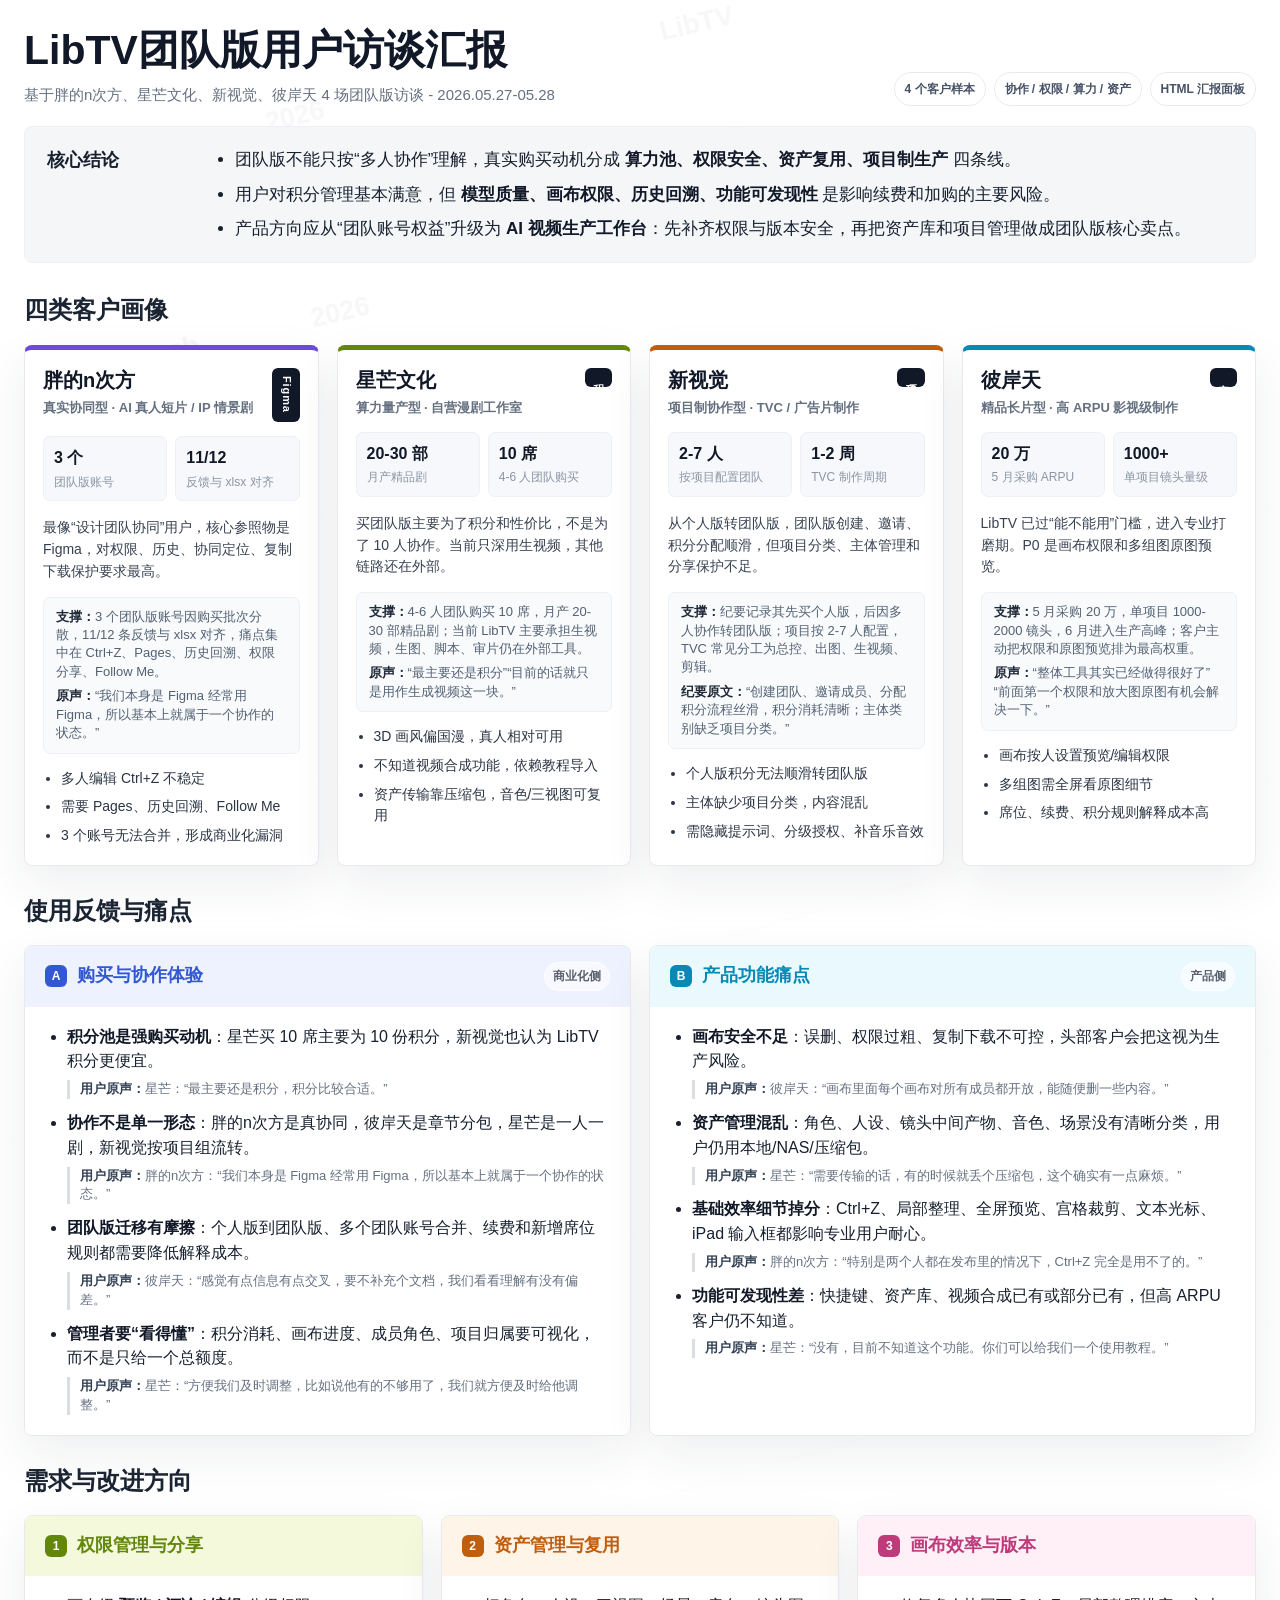
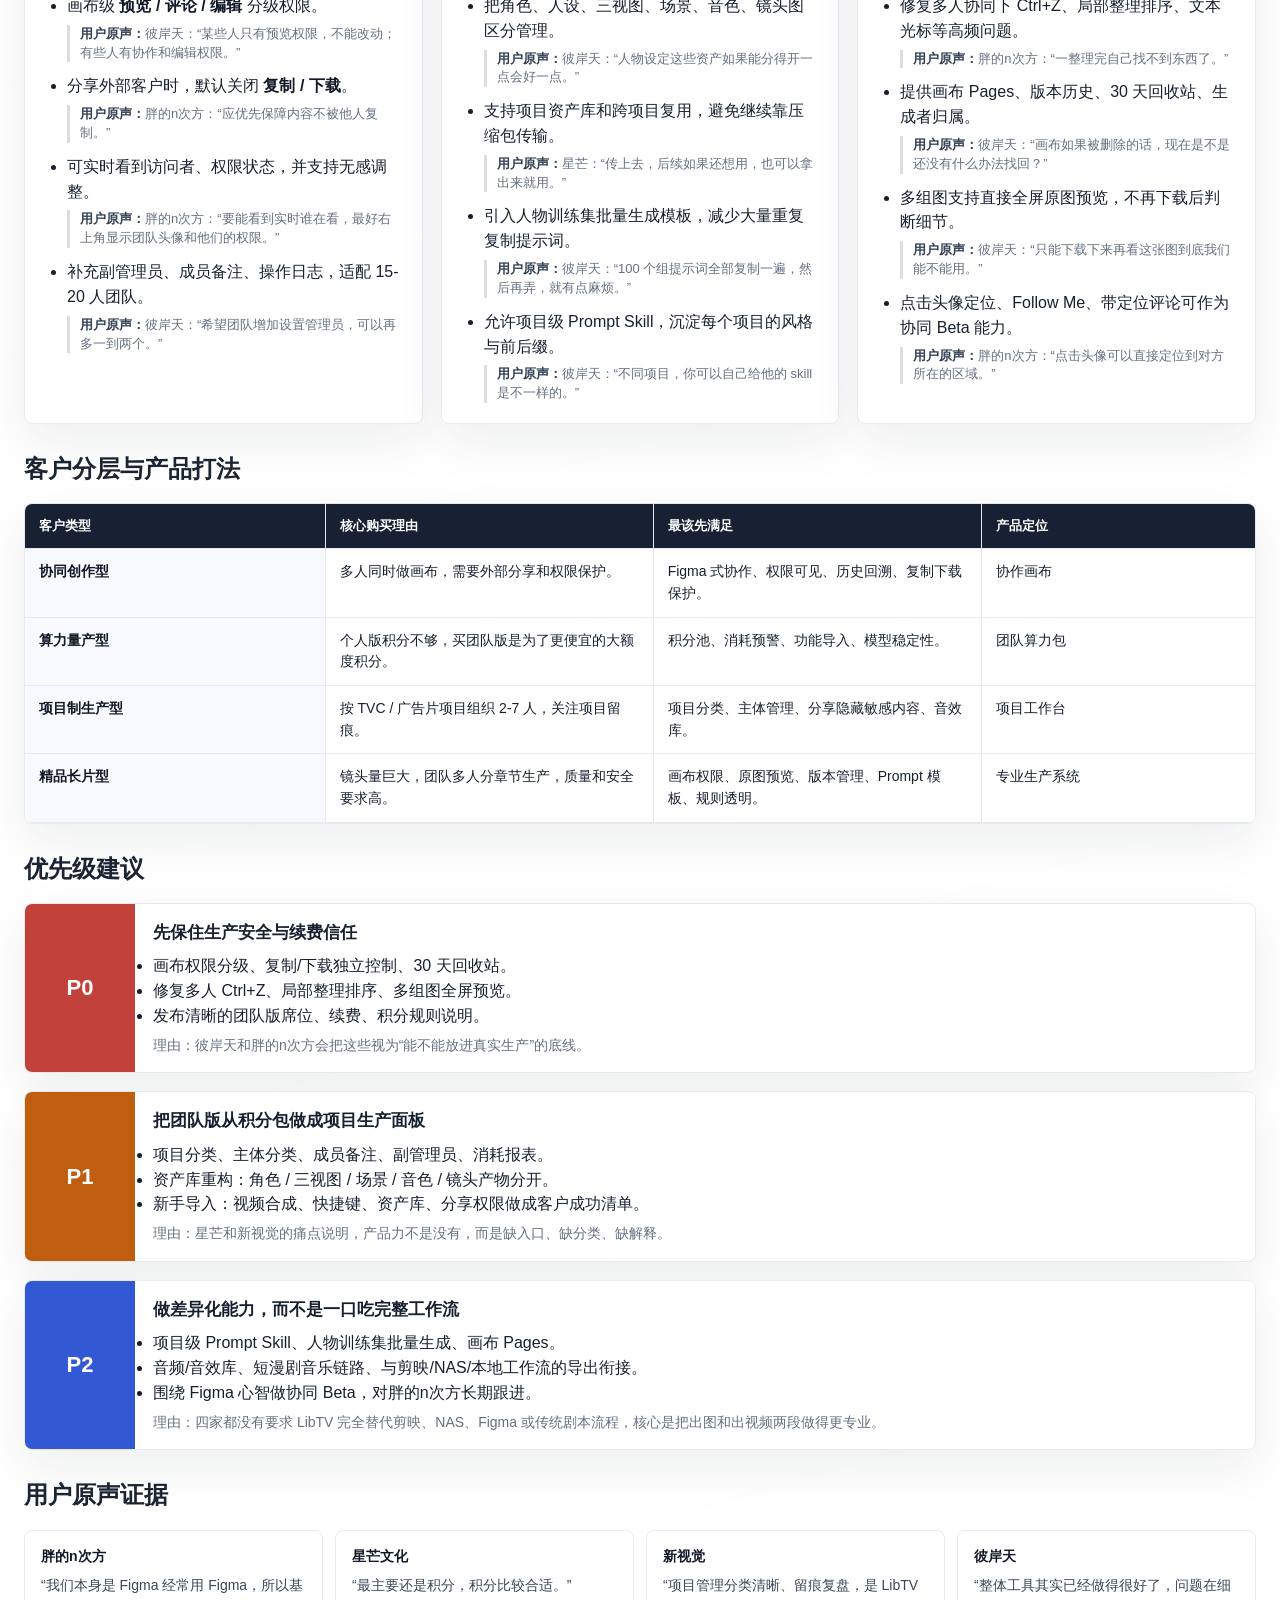
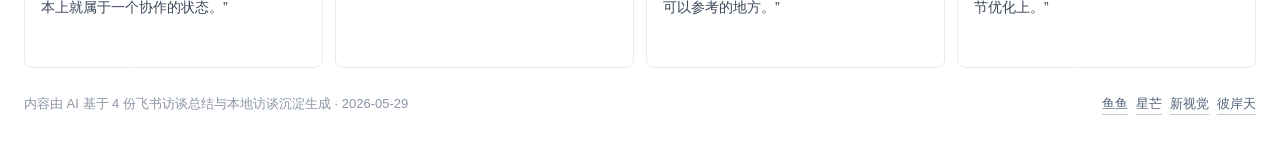
==== index.html @ 8a3e8a72 "Deploy LibTV interview report" ====
<!DOCTYPE html>
<html lang="zh-CN">
<head>
  <meta charset="UTF-8">
  <meta name="viewport" content="width=device-width, initial-scale=1.0">
  <title>LibTV 团队版四场访谈汇报面板</title>
  <style>
    * {
      box-sizing: border-box;
      margin: 0;
      padding: 0;
    }

    :root {
      --ink: #17202f;
      --muted: #657080;
      --faint: #8b95a5;
      --line: #e7ebf0;
      --paper: #fbfcfe;
      --panel: #ffffff;
      --soft-gray: #f4f6f8;
      --blue: #3358d4;
      --blue-bg: #eef2ff;
      --cyan: #0789b5;
      --cyan-bg: #eaf9fe;
      --green: #63870b;
      --green-bg: #f4f9dc;
      --orange: #c05e0f;
      --orange-bg: #fff4e8;
      --rose: #be3b7b;
      --rose-bg: #fff0f8;
      --slate-bg: #eef3f7;
      --purple: #6c4bd8;
      --purple-bg: #f3efff;
      --red: #c2413a;
      --red-bg: #fff1ef;
      --shadow: 0 18px 48px rgba(34, 47, 70, 0.08);
      --radius: 8px;
    }

    body {
      min-height: 100vh;
      color: var(--ink);
      background:
        linear-gradient(115deg, rgba(255,255,255,0.92), rgba(255,255,255,0.92)),
        repeating-linear-gradient(-16deg, transparent 0 130px, rgba(61,72,92,0.045) 131px 132px, transparent 133px 260px);
      font-family: -apple-system, BlinkMacSystemFont, "PingFang SC", "Microsoft YaHei", "Helvetica Neue", sans-serif;
      line-height: 1.55;
      letter-spacing: 0;
      overflow-x: hidden;
    }

    body::before {
      content: "LibTV Research 2026   LibTV Research 2026   LibTV Research 2026";
      position: fixed;
      inset: 0;
      z-index: 0;
      pointer-events: none;
      color: rgba(32, 42, 60, 0.035);
      font-size: 24px;
      font-weight: 700;
      line-height: 180px;
      transform: rotate(-13deg) scale(1.12);
      white-space: pre-wrap;
      word-spacing: 96px;
    }

    .page {
      position: relative;
      z-index: 1;
      width: min(1460px, calc(100vw - 48px));
      margin: 0 auto;
      padding: 28px 0 34px;
    }

    .top {
      display: flex;
      justify-content: space-between;
      align-items: flex-end;
      gap: 24px;
      margin-bottom: 20px;
    }

    h1 {
      font-size: clamp(28px, 3.2vw, 44px);
      line-height: 1.1;
      font-weight: 850;
      letter-spacing: 0;
      color: #111827;
    }

    .subtitle {
      margin-top: 10px;
      color: var(--muted);
      font-size: 15px;
    }

    .meta {
      display: grid;
      grid-template-columns: repeat(3, auto);
      gap: 8px;
      flex-shrink: 0;
    }

    .pill {
      border: 1px solid var(--line);
      background: rgba(255,255,255,0.78);
      padding: 7px 10px;
      border-radius: 999px;
      color: #465266;
      font-size: 12px;
      font-weight: 700;
      white-space: nowrap;
    }

    .summary {
      display: grid;
      grid-template-columns: 148px 1fr;
      gap: 18px;
      padding: 20px 22px;
      background: var(--soft-gray);
      border-radius: var(--radius);
      margin-bottom: 28px;
      border: 1px solid #edf0f4;
    }

    .summary-title {
      font-weight: 850;
      font-size: 18px;
      display: flex;
      align-items: flex-start;
      gap: 8px;
    }

    .bullets {
      display: grid;
      gap: 8px;
      list-style-position: outside;
      padding-left: 22px;
      font-size: 17px;
    }

    strong {
      font-weight: 850;
      color: #111827;
    }

    .section {
      margin-top: 26px;
    }

    .section-title {
      font-size: 24px;
      font-weight: 850;
      color: #1b2433;
      margin-bottom: 16px;
    }

    .grid {
      display: grid;
      gap: 18px;
    }

    .grid.two {
      grid-template-columns: repeat(2, minmax(0, 1fr));
    }

    .grid.three {
      grid-template-columns: repeat(3, minmax(0, 1fr));
    }

    .grid.four {
      grid-template-columns: repeat(4, minmax(0, 1fr));
    }

    .card {
      border-radius: var(--radius);
      border: 1px solid var(--line);
      overflow: hidden;
      background: var(--panel);
      box-shadow: var(--shadow);
    }

    .card-head {
      display: flex;
      align-items: center;
      justify-content: space-between;
      gap: 14px;
      padding: 16px 20px;
      font-weight: 850;
      font-size: 18px;
    }

    .card-head .label {
      display: flex;
      align-items: center;
      gap: 10px;
    }

    .icon {
      width: 22px;
      height: 22px;
      display: inline-grid;
      place-items: center;
      border-radius: 6px;
      color: white;
      font-size: 12px;
      font-weight: 900;
    }

    .tag {
      color: rgba(23, 32, 47, 0.7);
      font-size: 12px;
      font-weight: 800;
      padding: 4px 8px;
      border-radius: 999px;
      background: rgba(255,255,255,0.56);
      border: 1px solid rgba(255,255,255,0.64);
      white-space: nowrap;
    }

    .card-body {
      padding: 18px 22px 20px;
      background: rgba(255,255,255,0.9);
    }

    .card ul {
      display: grid;
      gap: 12px;
      padding-left: 20px;
      font-size: 16px;
    }

    .evidence {
      display: block;
      margin-top: 6px;
      padding-left: 10px;
      border-left: 3px solid rgba(101, 112, 128, 0.24);
      color: #657080;
      font-size: 13px;
      line-height: 1.45;
    }

    .evidence b {
      color: #334155;
      font-weight: 850;
    }

    .blue .card-head { background: var(--blue-bg); color: var(--blue); }
    .blue .icon { background: var(--blue); }
    .cyan .card-head { background: var(--cyan-bg); color: var(--cyan); }
    .cyan .icon { background: var(--cyan); }
    .green .card-head { background: var(--green-bg); color: var(--green); }
    .green .icon { background: var(--green); }
    .orange .card-head { background: var(--orange-bg); color: var(--orange); }
    .orange .icon { background: var(--orange); }
    .rose .card-head { background: var(--rose-bg); color: var(--rose); }
    .rose .icon { background: var(--rose); }
    .purple .card-head { background: var(--purple-bg); color: var(--purple); }
    .purple .icon { background: var(--purple); }
    .red .card-head { background: var(--red-bg); color: var(--red); }
    .red .icon { background: var(--red); }

    .customer {
      padding: 18px;
      min-height: 255px;
      display: flex;
      flex-direction: column;
      gap: 14px;
      border-radius: var(--radius);
      background: var(--panel);
      border: 1px solid var(--line);
      box-shadow: var(--shadow);
    }

    .customer-title {
      display: flex;
      justify-content: space-between;
      align-items: flex-start;
      gap: 12px;
    }

    .customer h3 {
      font-size: 20px;
      line-height: 1.2;
      color: #111827;
    }

    .customer-type {
      margin-top: 6px;
      color: var(--muted);
      font-size: 13px;
      font-weight: 700;
    }

    .metric-row {
      display: grid;
      grid-template-columns: repeat(2, minmax(0, 1fr));
      gap: 8px;
    }

    .metric {
      border-radius: 7px;
      padding: 9px 10px;
      background: #f6f8fb;
      border: 1px solid #edf0f4;
    }

    .metric b {
      display: block;
      font-size: 16px;
      color: #111827;
    }

    .metric span {
      display: block;
      color: var(--faint);
      font-size: 12px;
      margin-top: 2px;
    }

    .customer-note {
      color: #374151;
      font-size: 14px;
      padding-top: 2px;
    }

    .support {
      display: grid;
      gap: 6px;
      padding: 10px 12px;
      border-radius: 7px;
      background: #f8fafc;
      border: 1px solid #edf1f5;
      color: #536173;
      font-size: 13px;
      line-height: 1.42;
    }

    .support b {
      color: #1f2937;
      font-weight: 850;
    }

    .customer .mini-list {
      display: grid;
      gap: 7px;
      color: #2c3544;
      font-size: 14px;
      padding-left: 18px;
    }

    .ribbon {
      writing-mode: vertical-rl;
      text-orientation: mixed;
      padding: 8px 5px;
      border-radius: 6px;
      background: #111827;
      color: #fff;
      font-size: 11px;
      font-weight: 850;
      letter-spacing: 0.08em;
      white-space: nowrap;
    }

    .customer.yuyu { border-top: 5px solid var(--purple); }
    .customer.xingmang { border-top: 5px solid var(--green); }
    .customer.xinshijue { border-top: 5px solid var(--orange); }
    .customer.biantaian { border-top: 5px solid var(--cyan); }

    .matrix {
      display: grid;
      grid-template-columns: 1.1fr 1.2fr 1.2fr 1fr;
      border-radius: var(--radius);
      overflow: hidden;
      border: 1px solid var(--line);
      background: white;
      box-shadow: var(--shadow);
    }

    .matrix div {
      padding: 12px 14px;
      border-right: 1px solid var(--line);
      border-bottom: 1px solid var(--line);
      font-size: 14px;
    }

    .matrix div:nth-child(4n) {
      border-right: 0;
    }

    .matrix .head {
      background: #182033;
      color: white;
      font-weight: 850;
      font-size: 13px;
    }

    .matrix .axis {
      font-weight: 850;
      color: #111827;
      background: #f7f9fc;
    }

    .roadmap {
      display: grid;
      grid-template-columns: 110px 1fr;
      gap: 12px;
    }

    .priority {
      display: grid;
      grid-template-columns: 110px 1fr;
      align-items: stretch;
      border: 1px solid var(--line);
      border-radius: var(--radius);
      overflow: hidden;
      background: white;
      box-shadow: var(--shadow);
    }

    .priority-level {
      display: grid;
      place-items: center;
      padding: 16px 10px;
      font-size: 22px;
      font-weight: 900;
      color: white;
    }

    .priority-body {
      padding: 16px 18px;
    }

    .priority-body h3 {
      font-size: 17px;
      margin-bottom: 8px;
    }

    .priority-body p {
      color: var(--muted);
      font-size: 14px;
      margin-top: 6px;
    }

    .p0 .priority-level { background: var(--red); }
    .p1 .priority-level { background: var(--orange); }
    .p2 .priority-level { background: var(--blue); }

    .quote-strip {
      display: grid;
      grid-template-columns: repeat(4, minmax(0, 1fr));
      gap: 12px;
    }

    .quote {
      border-radius: var(--radius);
      padding: 15px 16px;
      border: 1px solid var(--line);
      background: rgba(255,255,255,0.9);
      min-height: 138px;
    }

    .quote b {
      display: block;
      color: #111827;
      font-size: 14px;
      margin-bottom: 8px;
    }

    .quote p {
      color: #3a4658;
      font-size: 14px;
    }

    .footer {
      margin-top: 26px;
      display: flex;
      justify-content: space-between;
      gap: 16px;
      color: var(--faint);
      font-size: 13px;
    }

    .source-links {
      display: flex;
      flex-wrap: wrap;
      gap: 8px;
    }

    .source-links a {
      color: #506078;
      text-decoration: none;
      border-bottom: 1px solid rgba(80,96,120,0.35);
    }

    @media (max-width: 1180px) {
      .grid.four,
      .quote-strip {
        grid-template-columns: repeat(2, minmax(0, 1fr));
      }

      .grid.three {
        grid-template-columns: 1fr;
      }
    }

    @media (max-width: 760px) {
      .page {
        width: min(100vw - 24px, 720px);
        padding-top: 18px;
      }

      .top,
      .footer {
        display: block;
      }

      .meta {
        margin-top: 14px;
        grid-template-columns: 1fr;
      }

      .summary,
      .grid.two,
      .grid.four,
      .quote-strip,
      .matrix {
        grid-template-columns: 1fr;
      }

      .matrix .head {
        display: none;
      }

      .matrix div {
        border-right: 0;
      }

      .priority {
        grid-template-columns: 1fr;
      }

      .priority-level {
        min-height: 56px;
      }
    }

    @media print {
      body {
        background: white;
      }

      body::before {
        display: none;
      }

      .page {
        width: 100%;
        padding: 0;
      }

      .card,
      .customer,
      .matrix,
      .priority,
      .quote {
        box-shadow: none;
      }
    }
  </style>
</head>
<body>
  <main class="page">
    <header class="top">
      <div>
        <h1>LibTV团队版用户访谈汇报</h1>
        <p class="subtitle">基于胖的n次方、星芒文化、新视觉、彼岸天 4 场团队版访谈 - 2026.05.27-05.28</p>
      </div>
      <div class="meta">
        <div class="pill">4 个客户样本</div>
        <div class="pill">协作 / 权限 / 算力 / 资产</div>
        <div class="pill">HTML 汇报面板</div>
      </div>
    </header>

    <section class="summary">
      <div class="summary-title"><span>核心结论</span></div>
      <ul class="bullets">
        <li>团队版不能只按“多人协作”理解，真实购买动机分成 <strong>算力池、权限安全、资产复用、项目制生产</strong> 四条线。</li>
        <li>用户对积分管理基本满意，但 <strong>模型质量、画布权限、历史回溯、功能可发现性</strong> 是影响续费和加购的主要风险。</li>
        <li>产品方向应从“团队账号权益”升级为 <strong>AI 视频生产工作台</strong>：先补齐权限与版本安全，再把资产库和项目管理做成团队版核心卖点。</li>
      </ul>
    </section>

    <section class="section">
      <h2 class="section-title">四类客户画像</h2>
      <div class="grid four">
        <article class="customer yuyu">
          <div class="customer-title">
            <div>
              <h3>胖的n次方</h3>
              <p class="customer-type">真实协同型 · AI 真人短片 / IP 情景剧</p>
            </div>
            <div class="ribbon">Figma心智</div>
          </div>
          <div class="metric-row">
            <div class="metric"><b>3 个</b><span>团队版账号</span></div>
            <div class="metric"><b>11/12</b><span>反馈与 xlsx 对齐</span></div>
          </div>
          <p class="customer-note">最像“设计团队协同”用户，核心参照物是 Figma，对权限、历史、协同定位、复制下载保护要求最高。</p>
          <div class="support">
            <p><b>支撑：</b>3 个团队版账号因购买批次分散，11/12 条反馈与 xlsx 对齐，痛点集中在 Ctrl+Z、Pages、历史回溯、权限分享、Follow Me。</p>
            <p><b>原声：</b>“我们本身是 Figma 经常用 Figma，所以基本上就属于一个协作的状态。”</p>
          </div>
          <ul class="mini-list">
            <li>多人编辑 Ctrl+Z 不稳定</li>
            <li>需要 Pages、历史回溯、Follow Me</li>
            <li>3 个账号无法合并，形成商业化漏洞</li>
          </ul>
        </article>

        <article class="customer xingmang">
          <div class="customer-title">
            <div>
              <h3>星芒文化</h3>
              <p class="customer-type">算力量产型 · 自营漫剧工作室</p>
            </div>
            <div class="ribbon">积分优先</div>
          </div>
          <div class="metric-row">
            <div class="metric"><b>20-30 部</b><span>月产精品剧</span></div>
            <div class="metric"><b>10 席</b><span>4-6 人团队购买</span></div>
          </div>
          <p class="customer-note">买团队版主要为了积分和性价比，不是为了 10 人协作。当前只深用生视频，其他链路还在外部。</p>
          <div class="support">
            <p><b>支撑：</b>4-6 人团队购买 10 席，月产 20-30 部精品剧；当前 LibTV 主要承担生视频，生图、脚本、审片仍在外部工具。</p>
            <p><b>原声：</b>“最主要还是积分”“目前的话就只是用作生成视频这一块。”</p>
          </div>
          <ul class="mini-list">
            <li>3D 画风偏国漫，真人相对可用</li>
            <li>不知道视频合成功能，依赖教程导入</li>
            <li>资产传输靠压缩包，音色/三视图可复用</li>
          </ul>
        </article>

        <article class="customer xinshijue">
          <div class="customer-title">
            <div>
              <h3>新视觉</h3>
              <p class="customer-type">项目制协作型 · TVC / 广告片制作</p>
            </div>
            <div class="ribbon">项目管理</div>
          </div>
          <div class="metric-row">
            <div class="metric"><b>2-7 人</b><span>按项目配置团队</span></div>
            <div class="metric"><b>1-2 周</b><span>TVC 制作周期</span></div>
          </div>
          <p class="customer-note">从个人版转团队版，团队版创建、邀请、积分分配顺滑，但项目分类、主体管理和分享保护不足。</p>
          <div class="support">
            <p><b>支撑：</b>纪要记录其先买个人版，后因多人协作转团队版；项目按 2-7 人配置，TVC 常见分工为总控、出图、生视频、剪辑。</p>
            <p><b>纪要原文：</b>“创建团队、邀请成员、分配积分流程丝滑，积分消耗清晰；主体类别缺乏项目分类。”</p>
          </div>
          <ul class="mini-list">
            <li>个人版积分无法顺滑转团队版</li>
            <li>主体缺少项目分类，内容混乱</li>
            <li>需隐藏提示词、分级授权、补音乐音效</li>
          </ul>
        </article>

        <article class="customer biantaian">
          <div class="customer-title">
            <div>
              <h3>彼岸天</h3>
              <p class="customer-type">精品长片型 · 高 ARPU 影视级制作</p>
            </div>
            <div class="ribbon">安全效率</div>
          </div>
          <div class="metric-row">
            <div class="metric"><b>20 万</b><span>5 月采购 ARPU</span></div>
            <div class="metric"><b>1000+</b><span>单项目镜头量级</span></div>
          </div>
          <p class="customer-note">LibTV 已过“能不能用”门槛，进入专业打磨期。P0 是画布权限和多组图原图预览。</p>
          <div class="support">
            <p><b>支撑：</b>5 月采购 20 万，单项目 1000-2000 镜头，6 月进入生产高峰；客户主动把权限和原图预览排为最高权重。</p>
            <p><b>原声：</b>“整体工具其实已经做得很好了”“前面第一个权限和放大图原图有机会解决一下。”</p>
          </div>
          <ul class="mini-list">
            <li>画布按人设置预览/编辑权限</li>
            <li>多组图需全屏看原图细节</li>
            <li>席位、续费、积分规则解释成本高</li>
          </ul>
        </article>
      </div>
    </section>

    <section class="section">
      <h2 class="section-title">使用反馈与痛点</h2>
      <div class="grid two">
        <article class="card blue">
          <div class="card-head">
            <div class="label"><span class="icon">A</span><span>购买与协作体验</span></div>
            <span class="tag">商业化侧</span>
          </div>
          <div class="card-body">
            <ul>
              <li>
                <strong>积分池是强购买动机</strong>：星芒买 10 席主要为 10 份积分，新视觉也认为 LibTV 积分更便宜。
                <span class="evidence"><b>用户原声：</b>星芒：“最主要还是积分，积分比较合适。”</span>
              </li>
              <li>
                <strong>协作不是单一形态</strong>：胖的n次方是真协同，彼岸天是章节分包，星芒是一人一剧，新视觉按项目组流转。
                <span class="evidence"><b>用户原声：</b>胖的n次方：“我们本身是 Figma 经常用 Figma，所以基本上就属于一个协作的状态。”</span>
              </li>
              <li>
                <strong>团队版迁移有摩擦</strong>：个人版到团队版、多个团队账号合并、续费和新增席位规则都需要降低解释成本。
                <span class="evidence"><b>用户原声：</b>彼岸天：“感觉有点信息有点交叉，要不补充个文档，我们看看理解有没有偏差。”</span>
              </li>
              <li>
                <strong>管理者要“看得懂”</strong>：积分消耗、画布进度、成员角色、项目归属要可视化，而不是只给一个总额度。
                <span class="evidence"><b>用户原声：</b>星芒：“方便我们及时调整，比如说他有的不够用了，我们就方便及时给他调整。”</span>
              </li>
            </ul>
          </div>
        </article>

        <article class="card cyan">
          <div class="card-head">
            <div class="label"><span class="icon">B</span><span>产品功能痛点</span></div>
            <span class="tag">产品侧</span>
          </div>
          <div class="card-body">
            <ul>
              <li>
                <strong>画布安全不足</strong>：误删、权限过粗、复制下载不可控，头部客户会把这视为生产风险。
                <span class="evidence"><b>用户原声：</b>彼岸天：“画布里面每个画布对所有成员都开放，能随便删一些内容。”</span>
              </li>
              <li>
                <strong>资产管理混乱</strong>：角色、人设、镜头中间产物、音色、场景没有清晰分类，用户仍用本地/NAS/压缩包。
                <span class="evidence"><b>用户原声：</b>星芒：“需要传输的话，有的时候就丢个压缩包，这个确实有一点麻烦。”</span>
              </li>
              <li>
                <strong>基础效率细节掉分</strong>：Ctrl+Z、局部整理、全屏预览、宫格裁剪、文本光标、iPad 输入框都影响专业用户耐心。
                <span class="evidence"><b>用户原声：</b>胖的n次方：“特别是两个人都在发布里的情况下，Ctrl+Z 完全是用不了的。”</span>
              </li>
              <li>
                <strong>功能可发现性差</strong>：快捷键、资产库、视频合成已有或部分已有，但高 ARPU 客户仍不知道。
                <span class="evidence"><b>用户原声：</b>星芒：“没有，目前不知道这个功能。你们可以给我们一个使用教程。”</span>
              </li>
            </ul>
          </div>
        </article>
      </div>
    </section>

    <section class="section">
      <h2 class="section-title">需求与改进方向</h2>
      <div class="grid three">
        <article class="card green">
          <div class="card-head">
            <div class="label"><span class="icon">1</span><span>权限管理与分享</span></div>
          </div>
          <div class="card-body">
            <ul>
              <li>
                画布级 <strong>预览 / 评论 / 编辑</strong> 分级权限。
                <span class="evidence"><b>用户原声：</b>彼岸天：“某些人只有预览权限，不能改动；有些人有协作和编辑权限。”</span>
              </li>
              <li>
                分享外部客户时，默认关闭 <strong>复制 / 下载</strong>。
                <span class="evidence"><b>用户原声：</b>胖的n次方：“应优先保障内容不被他人复制。”</span>
              </li>
              <li>
                可实时看到访问者、权限状态，并支持无感调整。
                <span class="evidence"><b>用户原声：</b>胖的n次方：“要能看到实时谁在看，最好右上角显示团队头像和他们的权限。”</span>
              </li>
              <li>
                补充副管理员、成员备注、操作日志，适配 15-20 人团队。
                <span class="evidence"><b>用户原声：</b>彼岸天：“希望团队增加设置管理员，可以再多一到两个。”</span>
              </li>
            </ul>
          </div>
        </article>

        <article class="card orange">
          <div class="card-head">
            <div class="label"><span class="icon">2</span><span>资产管理与复用</span></div>
          </div>
          <div class="card-body">
            <ul>
              <li>
                把角色、人设、三视图、场景、音色、镜头图区分管理。
                <span class="evidence"><b>用户原声：</b>彼岸天：“人物设定这些资产如果能分得开一点会好一点。”</span>
              </li>
              <li>
                支持项目资产库和跨项目复用，避免继续靠压缩包传输。
                <span class="evidence"><b>用户原声：</b>星芒：“传上去，后续如果还想用，也可以拿出来就用。”</span>
              </li>
              <li>
                引入人物训练集批量生成模板，减少大量重复复制提示词。
                <span class="evidence"><b>用户原声：</b>彼岸天：“100 个组提示词全部复制一遍，然后再弄，就有点麻烦。”</span>
              </li>
              <li>
                允许项目级 Prompt Skill，沉淀每个项目的风格与前后缀。
                <span class="evidence"><b>用户原声：</b>彼岸天：“不同项目，你可以自己给他的 skill 是不一样的。”</span>
              </li>
            </ul>
          </div>
        </article>

        <article class="card rose">
          <div class="card-head">
            <div class="label"><span class="icon">3</span><span>画布效率与版本</span></div>
          </div>
          <div class="card-body">
            <ul>
              <li>
                修复多人协同下 Ctrl+Z、局部整理排序、文本光标等高频问题。
                <span class="evidence"><b>用户原声：</b>胖的n次方：“一整理完自己找不到东西了。”</span>
              </li>
              <li>
                提供画布 Pages、版本历史、30 天回收站、生成者归属。
                <span class="evidence"><b>用户原声：</b>彼岸天：“画布如果被删除的话，现在是不是还没有什么办法找回？”</span>
              </li>
              <li>
                多组图支持直接全屏原图预览，不再下载后判断细节。
                <span class="evidence"><b>用户原声：</b>彼岸天：“只能下载下来再看这张图到底我们能不能用。”</span>
              </li>
              <li>
                点击头像定位、Follow Me、带定位评论可作为协同 Beta 能力。
                <span class="evidence"><b>用户原声：</b>胖的n次方：“点击头像可以直接定位到对方所在的区域。”</span>
              </li>
            </ul>
          </div>
        </article>
      </div>
    </section>

    <section class="section">
      <h2 class="section-title">客户分层与产品打法</h2>
      <div class="matrix">
        <div class="head">客户类型</div>
        <div class="head">核心购买理由</div>
        <div class="head">最该先满足</div>
        <div class="head">产品定位</div>

        <div class="axis">协同创作型</div>
        <div>多人同时做画布，需要外部分享和权限保护。</div>
        <div>Figma 式协作、权限可见、历史回溯、复制下载保护。</div>
        <div>协作画布</div>

        <div class="axis">算力量产型</div>
        <div>个人版积分不够，买团队版是为了更便宜的大额度积分。</div>
        <div>积分池、消耗预警、功能导入、模型稳定性。</div>
        <div>团队算力包</div>

        <div class="axis">项目制生产型</div>
        <div>按 TVC / 广告片项目组织 2-7 人，关注项目留痕。</div>
        <div>项目分类、主体管理、分享隐藏敏感内容、音效库。</div>
        <div>项目工作台</div>

        <div class="axis">精品长片型</div>
        <div>镜头量巨大，团队多人分章节生产，质量和安全要求高。</div>
        <div>画布权限、原图预览、版本管理、Prompt 模板、规则透明。</div>
        <div>专业生产系统</div>
      </div>
    </section>

    <section class="section">
      <h2 class="section-title">优先级建议</h2>
      <div class="grid">
        <article class="priority p0">
          <div class="priority-level">P0</div>
          <div class="priority-body">
            <h3>先保住生产安全与续费信任</h3>
            <ul>
              <li>画布权限分级、复制/下载独立控制、30 天回收站。</li>
              <li>修复多人 Ctrl+Z、局部整理排序、多组图全屏预览。</li>
              <li>发布清晰的团队版席位、续费、积分规则说明。</li>
            </ul>
            <p>理由：彼岸天和胖的n次方会把这些视为“能不能放进真实生产”的底线。</p>
          </div>
        </article>

        <article class="priority p1">
          <div class="priority-level">P1</div>
          <div class="priority-body">
            <h3>把团队版从积分包做成项目生产面板</h3>
            <ul>
              <li>项目分类、主体分类、成员备注、副管理员、消耗报表。</li>
              <li>资产库重构：角色 / 三视图 / 场景 / 音色 / 镜头产物分开。</li>
              <li>新手导入：视频合成、快捷键、资产库、分享权限做成客户成功清单。</li>
            </ul>
            <p>理由：星芒和新视觉的痛点说明，产品力不是没有，而是缺入口、缺分类、缺解释。</p>
          </div>
        </article>

        <article class="priority p2">
          <div class="priority-level">P2</div>
          <div class="priority-body">
            <h3>做差异化能力，而不是一口吃完整工作流</h3>
            <ul>
              <li>项目级 Prompt Skill、人物训练集批量生成、画布 Pages。</li>
              <li>音频/音效库、短漫剧音乐链路、与剪映/NAS/本地工作流的导出衔接。</li>
              <li>围绕 Figma 心智做协同 Beta，对胖的n次方长期跟进。</li>
            </ul>
            <p>理由：四家都没有要求 LibTV 完全替代剪映、NAS、Figma 或传统剧本流程，核心是把出图和出视频两段做得更专业。</p>
          </div>
        </article>
      </div>
    </section>

    <section class="section">
      <h2 class="section-title">用户原声证据</h2>
      <div class="quote-strip">
        <div class="quote">
          <b>胖的n次方</b>
          <p>“我们本身是 Figma 经常用 Figma，所以基本上就属于一个协作的状态。”</p>
        </div>
        <div class="quote">
          <b>星芒文化</b>
          <p>“最主要还是积分，积分比较合适。”</p>
        </div>
        <div class="quote">
          <b>新视觉</b>
          <p>“项目管理分类清晰、留痕复盘，是 LibTV 可以参考的地方。”</p>
        </div>
        <div class="quote">
          <b>彼岸天</b>
          <p>“整体工具其实已经做得很好了，问题在细节优化上。”</p>
        </div>
      </div>
    </section>

    <footer class="footer">
      <div>内容由 AI 基于 4 份飞书访谈总结与本地访谈沉淀生成 · 2026-05-29</div>
      <div class="source-links">
        <a href="https://resonate.feishu.cn/wiki/J7iYw159ziXtoQktGEzcclA1nke">鱼鱼</a>
        <a href="https://resonate.feishu.cn/docx/RFMNdetjyowlT1xIik8cUIR6ncj">星芒</a>
        <a href="https://resonate.feishu.cn/docx/GWOmdLyayo43e2xc7qjcxD2Qnkc">新视觉</a>
        <a href="https://resonate.feishu.cn/docx/NqqzdWKjDo4K6IxDAuQcjIT8n7b">彼岸天</a>
      </div>
    </footer>
  </main>
</body>
</html>
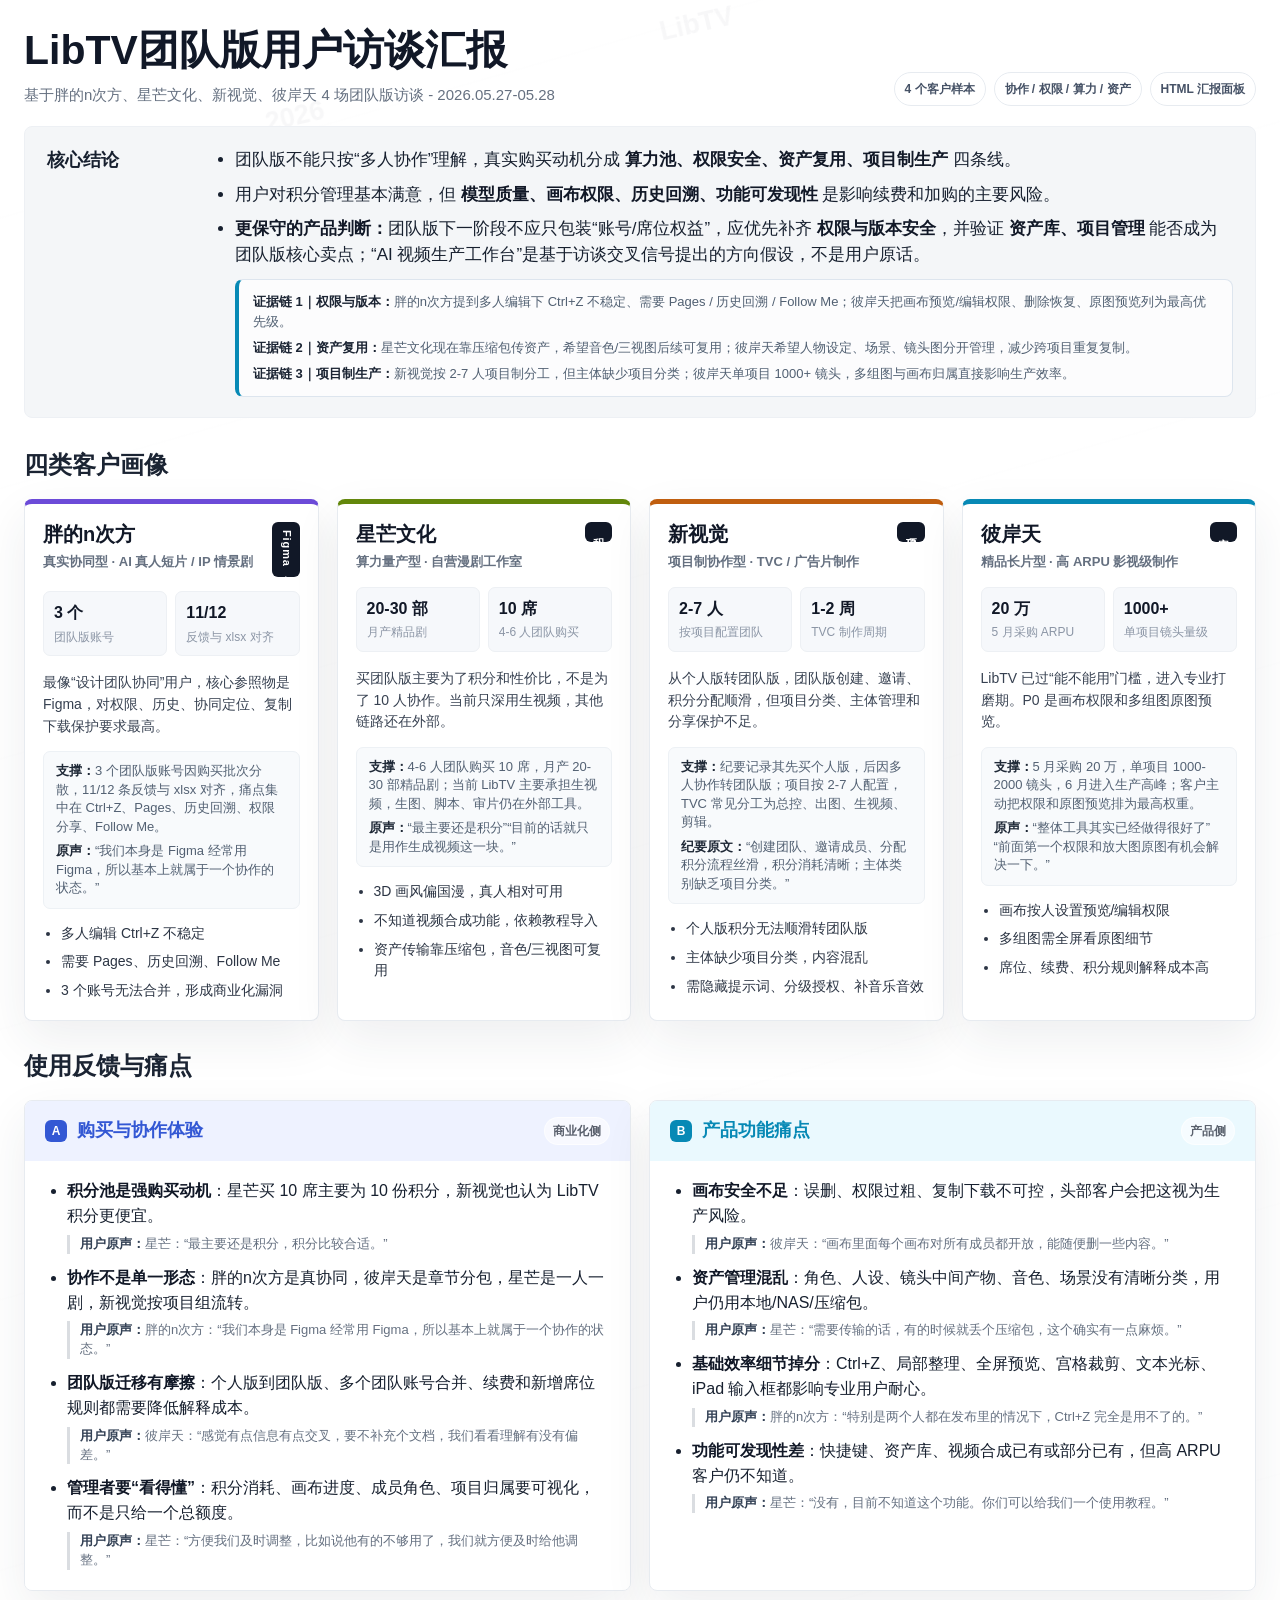
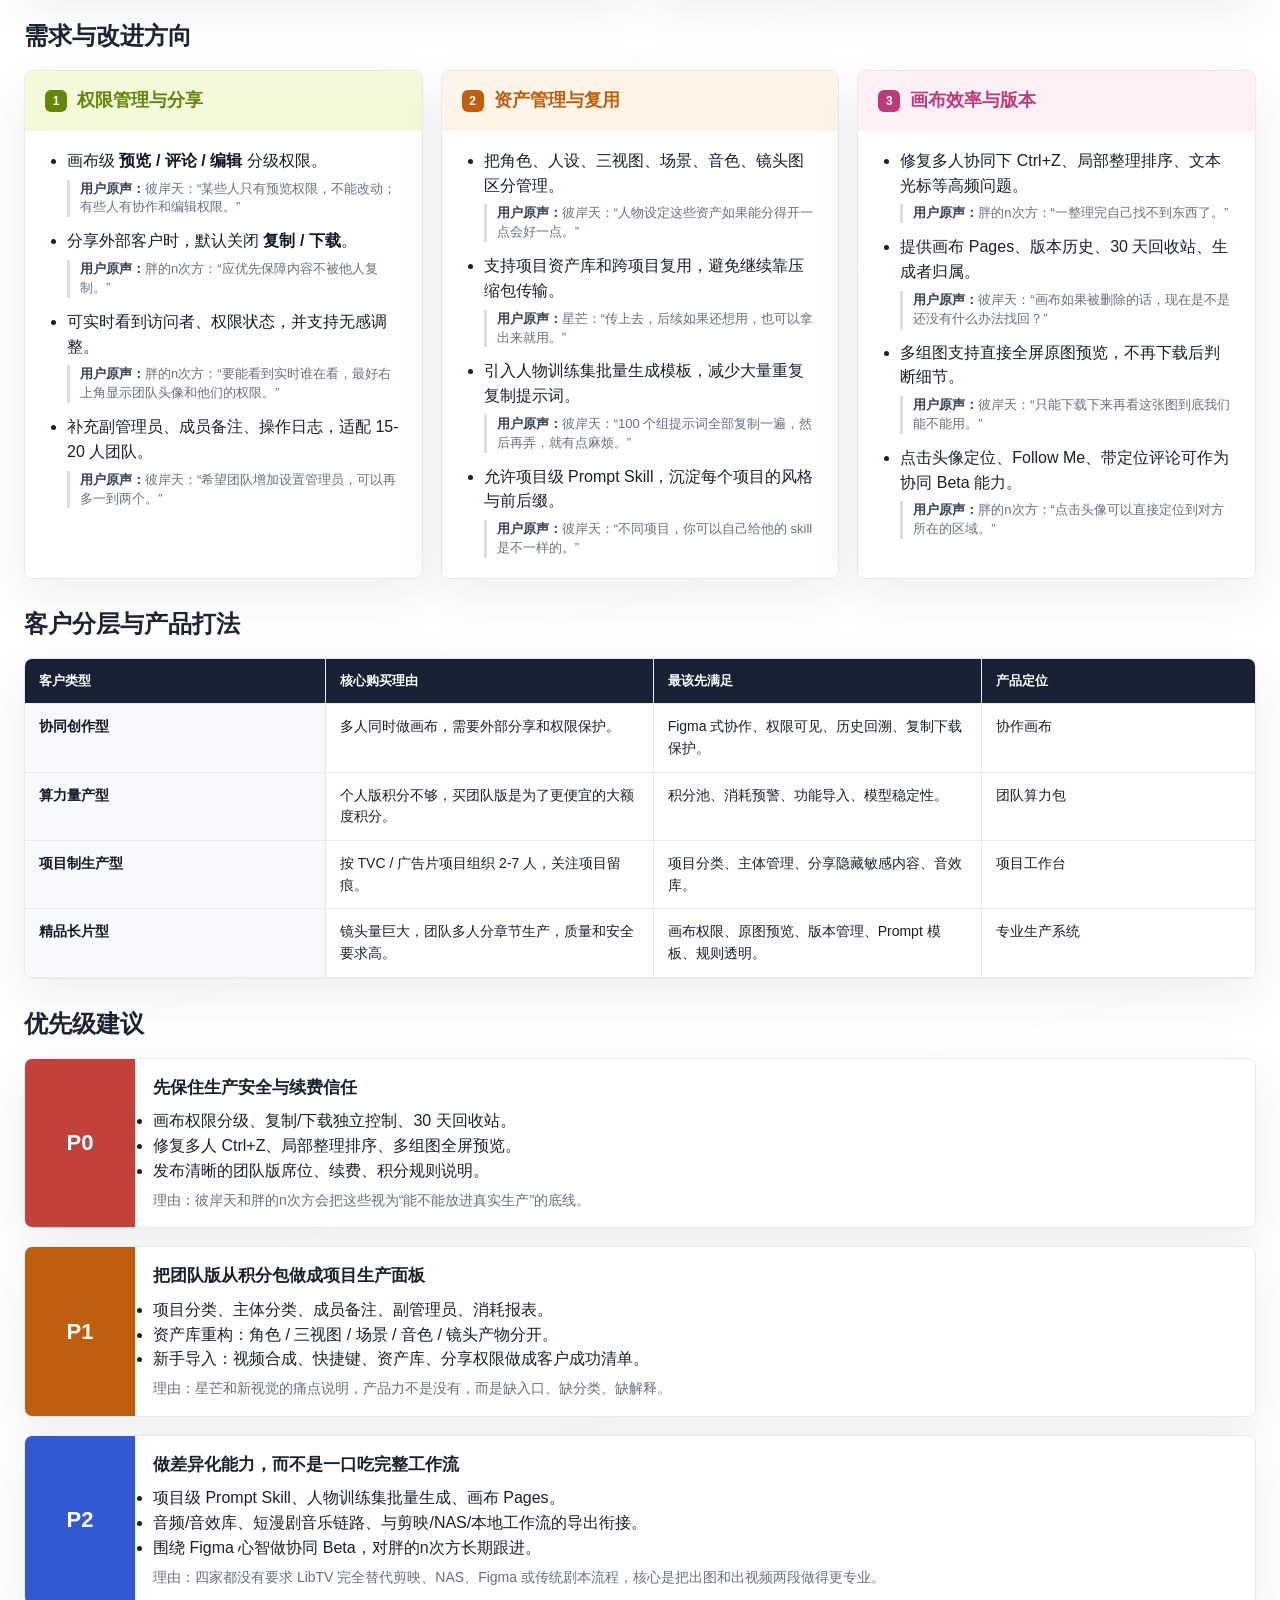
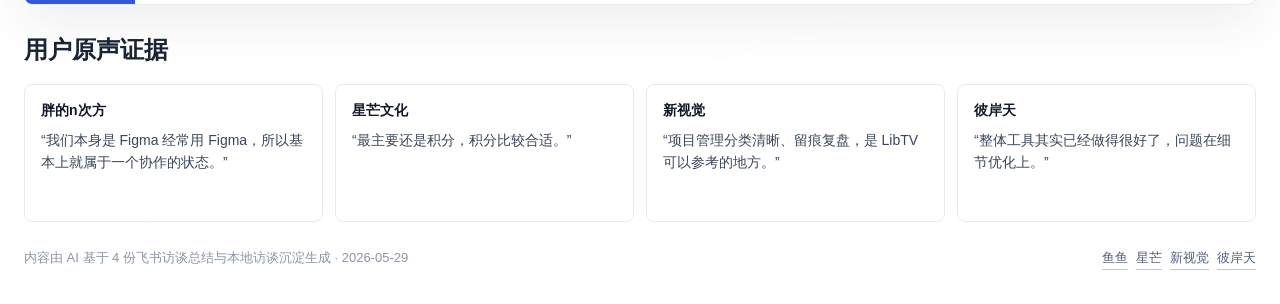
==== commit 1b8504c8: "Clarify LibTV report conclusion evidence" ====
--- a/index.html
+++ b/index.html
@@ -140,6 +140,25 @@
       font-size: 17px;
     }
 
+    .summary-evidence {
+      margin-top: 10px;
+      padding: 12px 14px;
+      display: grid;
+      gap: 6px;
+      background: rgba(255,255,255,0.72);
+      border: 1px solid #dde5ee;
+      border-left: 4px solid var(--cyan);
+      border-radius: 8px;
+      color: #516072;
+      font-size: 13px;
+      line-height: 1.55;
+    }
+
+    .summary-evidence b {
+      color: #1b2433;
+      font-weight: 850;
+    }
+
     strong {
       font-weight: 850;
       color: #111827;
@@ -589,7 +608,14 @@
       <ul class="bullets">
         <li>团队版不能只按“多人协作”理解，真实购买动机分成 <strong>算力池、权限安全、资产复用、项目制生产</strong> 四条线。</li>
         <li>用户对积分管理基本满意，但 <strong>模型质量、画布权限、历史回溯、功能可发现性</strong> 是影响续费和加购的主要风险。</li>
-        <li>产品方向应从“团队账号权益”升级为 <strong>AI 视频生产工作台</strong>：先补齐权限与版本安全，再把资产库和项目管理做成团队版核心卖点。</li>
+        <li>
+          <strong>更保守的产品判断：</strong>团队版下一阶段不应只包装“账号/席位权益”，应优先补齐 <strong>权限与版本安全</strong>，并验证 <strong>资产库、项目管理</strong> 能否成为团队版核心卖点；“AI 视频生产工作台”是基于访谈交叉信号提出的方向假设，不是用户原话。
+          <div class="summary-evidence">
+            <p><b>证据链 1｜权限与版本：</b>胖的n次方提到多人编辑下 Ctrl+Z 不稳定、需要 Pages / 历史回溯 / Follow Me；彼岸天把画布预览/编辑权限、删除恢复、原图预览列为最高优先级。</p>
+            <p><b>证据链 2｜资产复用：</b>星芒文化现在靠压缩包传资产，希望音色/三视图后续可复用；彼岸天希望人物设定、场景、镜头图分开管理，减少跨项目重复复制。</p>
+            <p><b>证据链 3｜项目制生产：</b>新视觉按 2-7 人项目制分工，但主体缺少项目分类；彼岸天单项目 1000+ 镜头，多组图与画布归属直接影响生产效率。</p>
+          </div>
+        </li>
       </ul>
     </section>
 
